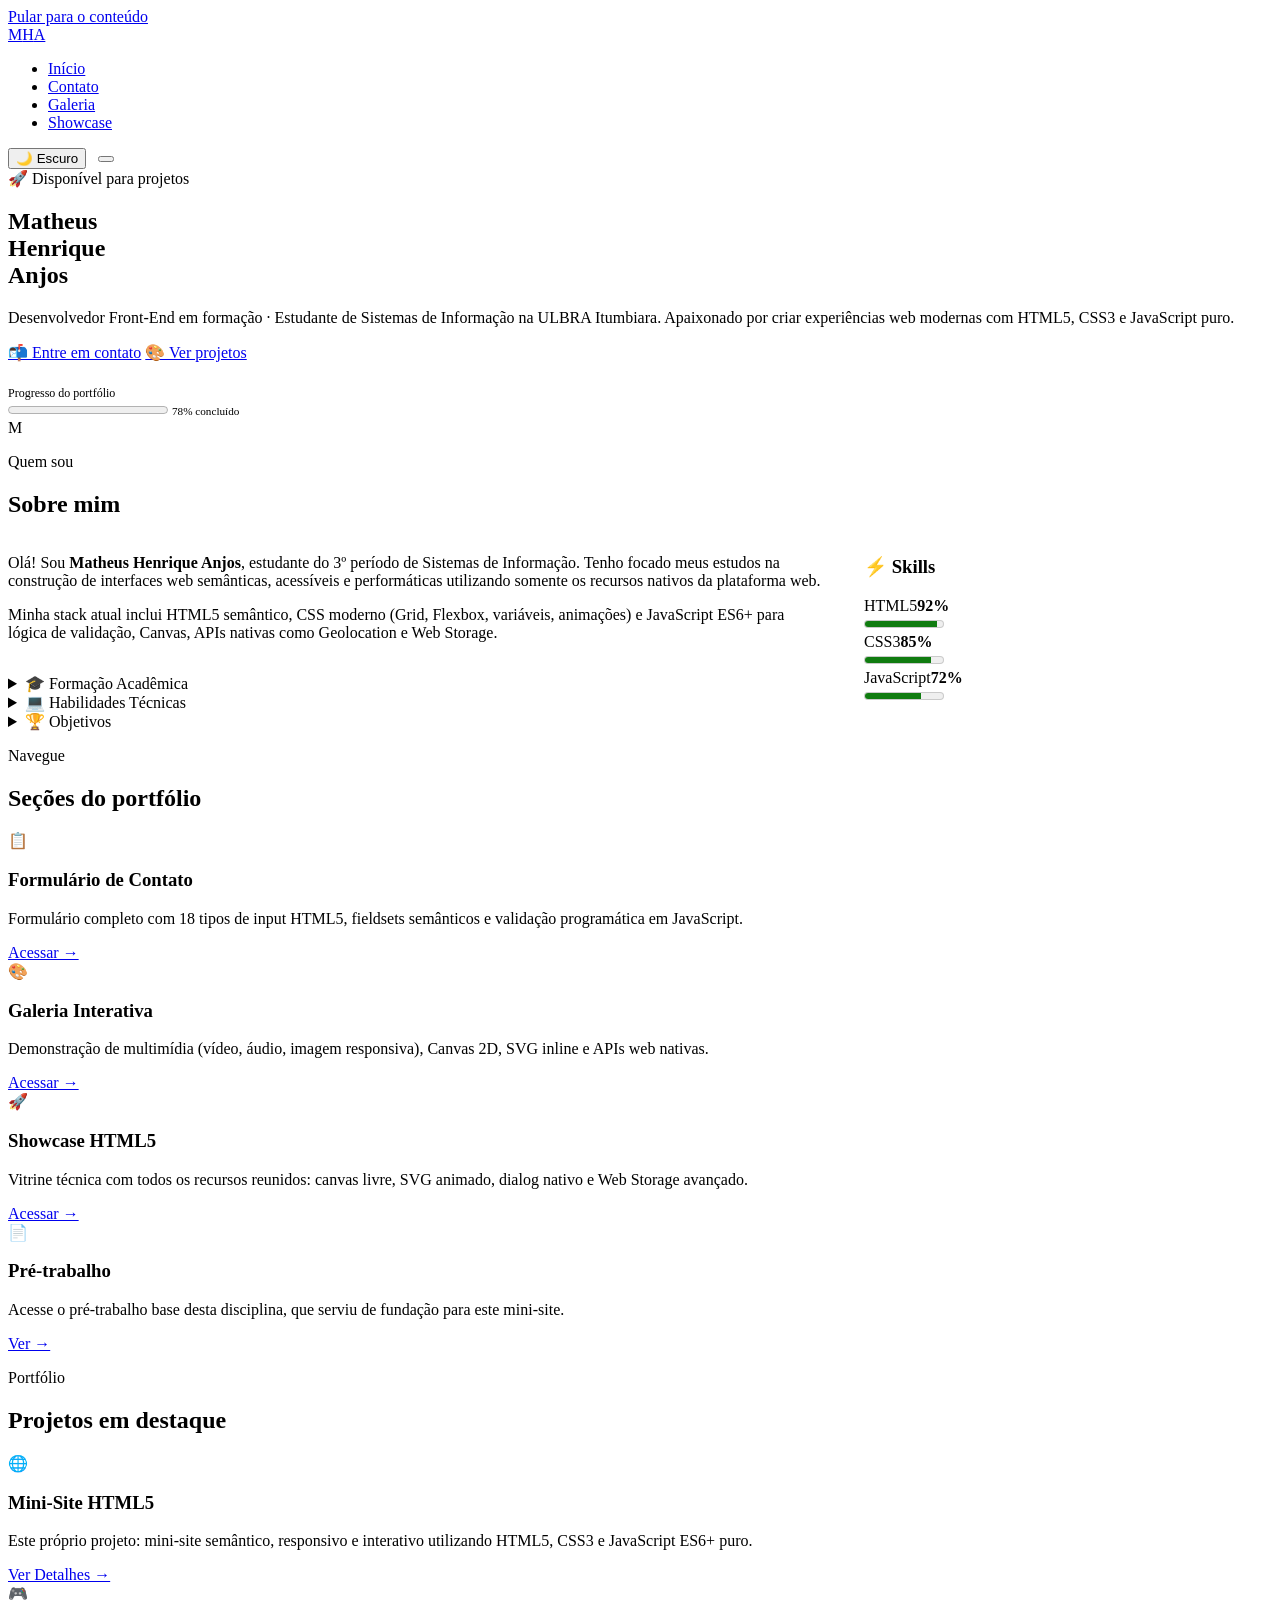
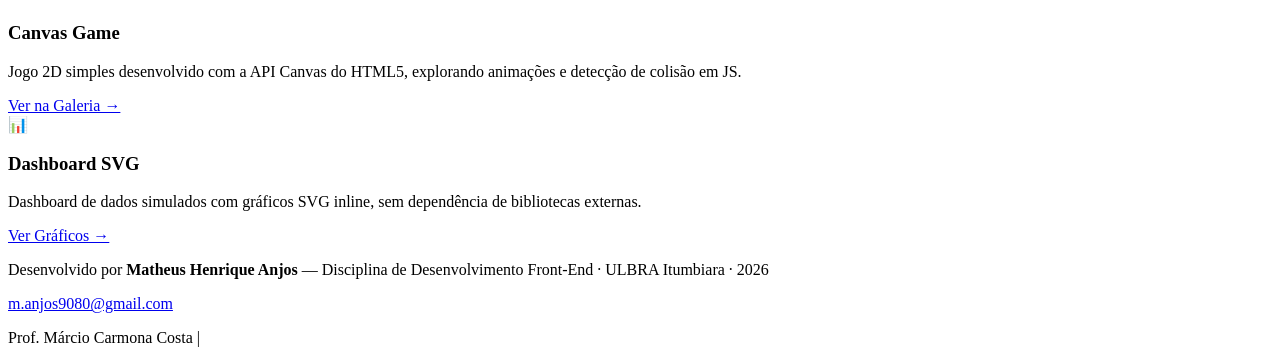
==== index.html @ 45758ece "Add files via upload" ====
<!DOCTYPE html>
<html lang="pt-BR">
<head>
  <meta charset="UTF-8">
  <meta name="viewport" content="width=device-width, initial-scale=1.0">
  <meta name="description" content="Portfólio de Matheus Henrique Anjos — Desenvolvedor Front-End, estudante de Sistemas de Informação na ULBRA Itumbiara.">
  <meta name="keywords" content="portfólio, front-end, HTML5, CSS3, JavaScript, Matheus Henrique Anjos, desenvolvimento web">
  <meta name="author" content="Matheus Henrique Anjos">
  <meta property="og:title" content="Matheus Henrique Anjos — Portfólio Front-End">
  <meta property="og:description" content="Mini-site portfólio profissional com HTML5, CSS3 e JavaScript ES6+ puro.">
  <meta property="og:type" content="website">
  <title>Matheus Henrique Anjos — Portfólio</title>
  <link rel="stylesheet" href="css/style.css">
</head>
<body>
  <a href="#main-content" class="skip-link">Pular para o conteúdo</a>

  <header>
    <nav aria-label="Navegação principal">
      <a href="index.html" class="nav-brand">M<span>H</span>A</a>
      <ul class="nav-links" role="list">
        <li><a href="index.html">Início</a></li>
        <li><a href="formulario.html">Contato</a></li>
        <li><a href="galeria.html">Galeria</a></li>
        <li><a href="showcase.html">Showcase</a></li>
      </ul>
      <div style="display:flex;gap:.75rem;align-items:center">
        <button class="theme-toggle" aria-label="Alternar tema">🌙 Escuro</button>
        <button class="nav-toggle" aria-label="Abrir menu" aria-expanded="false">
          <span></span><span></span><span></span>
        </button>
      </div>
    </nav>
  </header>

  <main id="main-content">

    <section class="hero" aria-labelledby="hero-titulo">
      <div class="hero-content">
        <div class="hero-badge">🚀 Disponível para projetos</div>
        <h1 id="hero-titulo">
          Matheus<br>
          <span class="accent">Henrique</span><br>
          <span class="accent2">Anjos</span>
        </h1>
        <p>Desenvolvedor Front-End em formação · Estudante de Sistemas de Informação na ULBRA Itumbiara. Apaixonado por criar experiências web modernas com HTML5, CSS3 e JavaScript puro.</p>
        <div class="hero-actions">
          <a href="formulario.html" class="btn btn-primary">📬 Entre em contato</a>
          <a href="galeria.html" class="btn btn-outline">🎨 Ver projetos</a>
        </div>
        <label for="progress-habilidades" style="margin-top:1.5rem;display:block;font-size:.75rem;color:var(--clr-muted)">Progresso do portfólio</label>
        <progress id="progress-habilidades" max="100" value="0" data-value="78" aria-label="78% do portfólio concluído"></progress>
        <small style="color:var(--clr-muted);font-size:.7rem">78% concluído</small>
      </div>
      <div class="hero-visual">
        <div class="hero-avatar" role="img" aria-label="Inicial do nome Matheus">M</div>
      </div>
    </section>

    <section class="section" aria-labelledby="sobre-titulo">
      <div class="section-header">
        <p class="section-tag">Quem sou</p>
        <h2 class="section-title" id="sobre-titulo">Sobre mim</h2>
      </div>
      <div style="display:grid;grid-template-columns:2fr 1fr;gap:2.5rem;align-items:start">
        <div>
          <article>
            <p style="color:var(--clr-muted);margin-bottom:1rem">Olá! Sou <strong style="color:var(--clr-text)">Matheus Henrique Anjos</strong>, estudante do 3º período de Sistemas de Informação. Tenho focado meus estudos na construção de interfaces web semânticas, acessíveis e performáticas utilizando somente os recursos nativos da plataforma web.</p>
            <p style="color:var(--clr-muted);margin-bottom:2rem">Minha stack atual inclui HTML5 semântico, CSS moderno (Grid, Flexbox, variáveis, animações) e JavaScript ES6+ para lógica de validação, Canvas, APIs nativas como Geolocation e Web Storage.</p>
          </article>

          <details>
            <summary>🎓 Formação Acadêmica</summary>
            <div class="details-body">
              <p>Bacharelado em <strong>Sistemas de Informação</strong> — ULBRA Instituto Luterano de Ensino Superior de Itumbiara. <time datetime="2024">2024</time>–<time datetime="2028">2028</time> (previsto).</p>
            </div>
          </details>

          <details>
            <summary>💻 Habilidades Técnicas</summary>
            <div class="details-body">
              <p>HTML5 · CSS3 · JavaScript ES6+ · Git · VS Code · Figma (básico) · Lógica de Programação · Banco de Dados (em estudo).</p>
            </div>
          </details>

          <details>
            <summary>🏆 Objetivos</summary>
            <div class="details-body">
              <p>Aprofundar conhecimentos em front-end nativo antes de migrar para frameworks como React e Vue. Contribuir com projetos open-source e desenvolver aplicações acessíveis e performáticas.</p>
            </div>
          </details>
        </div>

        <aside aria-label="Métricas de habilidades">
          <div class="sidebar-metrics">
            <h3>⚡ Skills</h3>
            <div class="metric-item">
              <div class="metric-label"><span>HTML5</span><strong>92%</strong></div>
              <meter min="0" max="100" low="40" high="70" optimum="90" value="92" aria-label="HTML5: 92%"></meter>
            </div>
            <div class="metric-item">
              <div class="metric-label"><span>CSS3</span><strong>85%</strong></div>
              <meter min="0" max="100" low="40" high="70" optimum="90" value="85" aria-label="CSS3: 85%"></meter>
            </div>
            <div class="metric-item">
              <div class="metric-label"><span>JavaScript</span><strong>72%</strong></div>
              <meter min="0" max="100" low="40" high="70" optimum="90" value="72" aria-label="JavaScript: 72%"></meter>
            </div>
          </div>
        </aside>
      </div>
    </section>

    <section class="section" aria-labelledby="paginas-titulo" style="padding-top:0">
      <div class="section-header">
        <p class="section-tag">Navegue</p>
        <h2 class="section-title" id="paginas-titulo">Seções do portfólio</h2>
      </div>
      <div class="cards-grid">
        <article class="card">
          <div class="card-icon">📋</div>
          <h3>Formulário de Contato</h3>
          <p>Formulário completo com 18 tipos de input HTML5, fieldsets semânticos e validação programática em JavaScript.</p>
          <a href="formulario.html" class="btn btn-primary" style="margin-top:1.5rem">Acessar →</a>
        </article>
        <article class="card">
          <div class="card-icon">🎨</div>
          <h3>Galeria Interativa</h3>
          <p>Demonstração de multimídia (vídeo, áudio, imagem responsiva), Canvas 2D, SVG inline e APIs web nativas.</p>
          <a href="galeria.html" class="btn btn-primary" style="margin-top:1.5rem">Acessar →</a>
        </article>
        <article class="card">
          <div class="card-icon">🚀</div>
          <h3>Showcase HTML5</h3>
          <p>Vitrine técnica com todos os recursos reunidos: canvas livre, SVG animado, dialog nativo e Web Storage avançado.</p>
          <a href="showcase.html" class="btn btn-primary" style="margin-top:1.5rem">Acessar →</a>
        </article>
        <article class="card">
          <div class="card-icon">📄</div>
          <h3>Pré-trabalho</h3>
          <p>Acesse o pré-trabalho base desta disciplina, que serviu de fundação para este mini-site.</p>
          <a href="https://masaki2077.github.io/DevSpace/" target="_blank" rel="noopener noreferrer" class="btn btn-outline" style="margin-top:1.5rem">Ver →</a>
        </article>
      </div>
    </section>

    <section class="section" aria-labelledby="projetos-titulo" style="padding-top:0">
      <div class="section-header">
        <p class="section-tag">Portfólio</p>
        <h2 class="section-title" id="projetos-titulo">Projetos em destaque</h2>
      </div>
      <div class="cards-grid">
        <article class="card">
          <div class="card-icon">🌐</div>
          <h3>Mini-Site HTML5</h3>
          <p>Este próprio projeto: mini-site semântico, responsivo e interativo utilizando HTML5, CSS3 e JavaScript ES6+ puro.</p>
          <a href="showcase.html" class="btn btn-primary" style="margin-top:1.5rem">Ver Detalhes →</a>
        </article>
        <article class="card">
          <div class="card-icon">🎮</div>
          <h3>Canvas Game</h3>
          <p>Jogo 2D simples desenvolvido com a API Canvas do HTML5, explorando animações e detecção de colisão em JS.</p>
          <a href="galeria.html" class="btn btn-primary" style="margin-top:1.5rem">Ver na Galeria →</a>
        </article>
        <article class="card">
          <div class="card-icon">📊</div>
          <h3>Dashboard SVG</h3>
          <p>Dashboard de dados simulados com gráficos SVG inline, sem dependência de bibliotecas externas.</p>
          <a href="galeria.html" class="btn btn-primary" style="margin-top:1.5rem">Ver Gráficos →</a>
        </article>
      </div>
    </section>

  </main>

  <footer>
    <p>
      Desenvolvido por <strong>Matheus Henrique Anjos</strong> —
      Disciplina de Desenvolvimento Front-End · ULBRA Itumbiara ·
      <time datetime="2026">2026</time>
    </p>
    <p>
      <a href="mailto:m.anjos9080@gmail.com">m.anjos9080@gmail.com</a> </p>
    <p style="margin-top:.5rem">
      Prof. Márcio Carmona Costa
   |</p>
    
  </footer>

  <script src="js/scripts.js"></script>
</body>
</html>
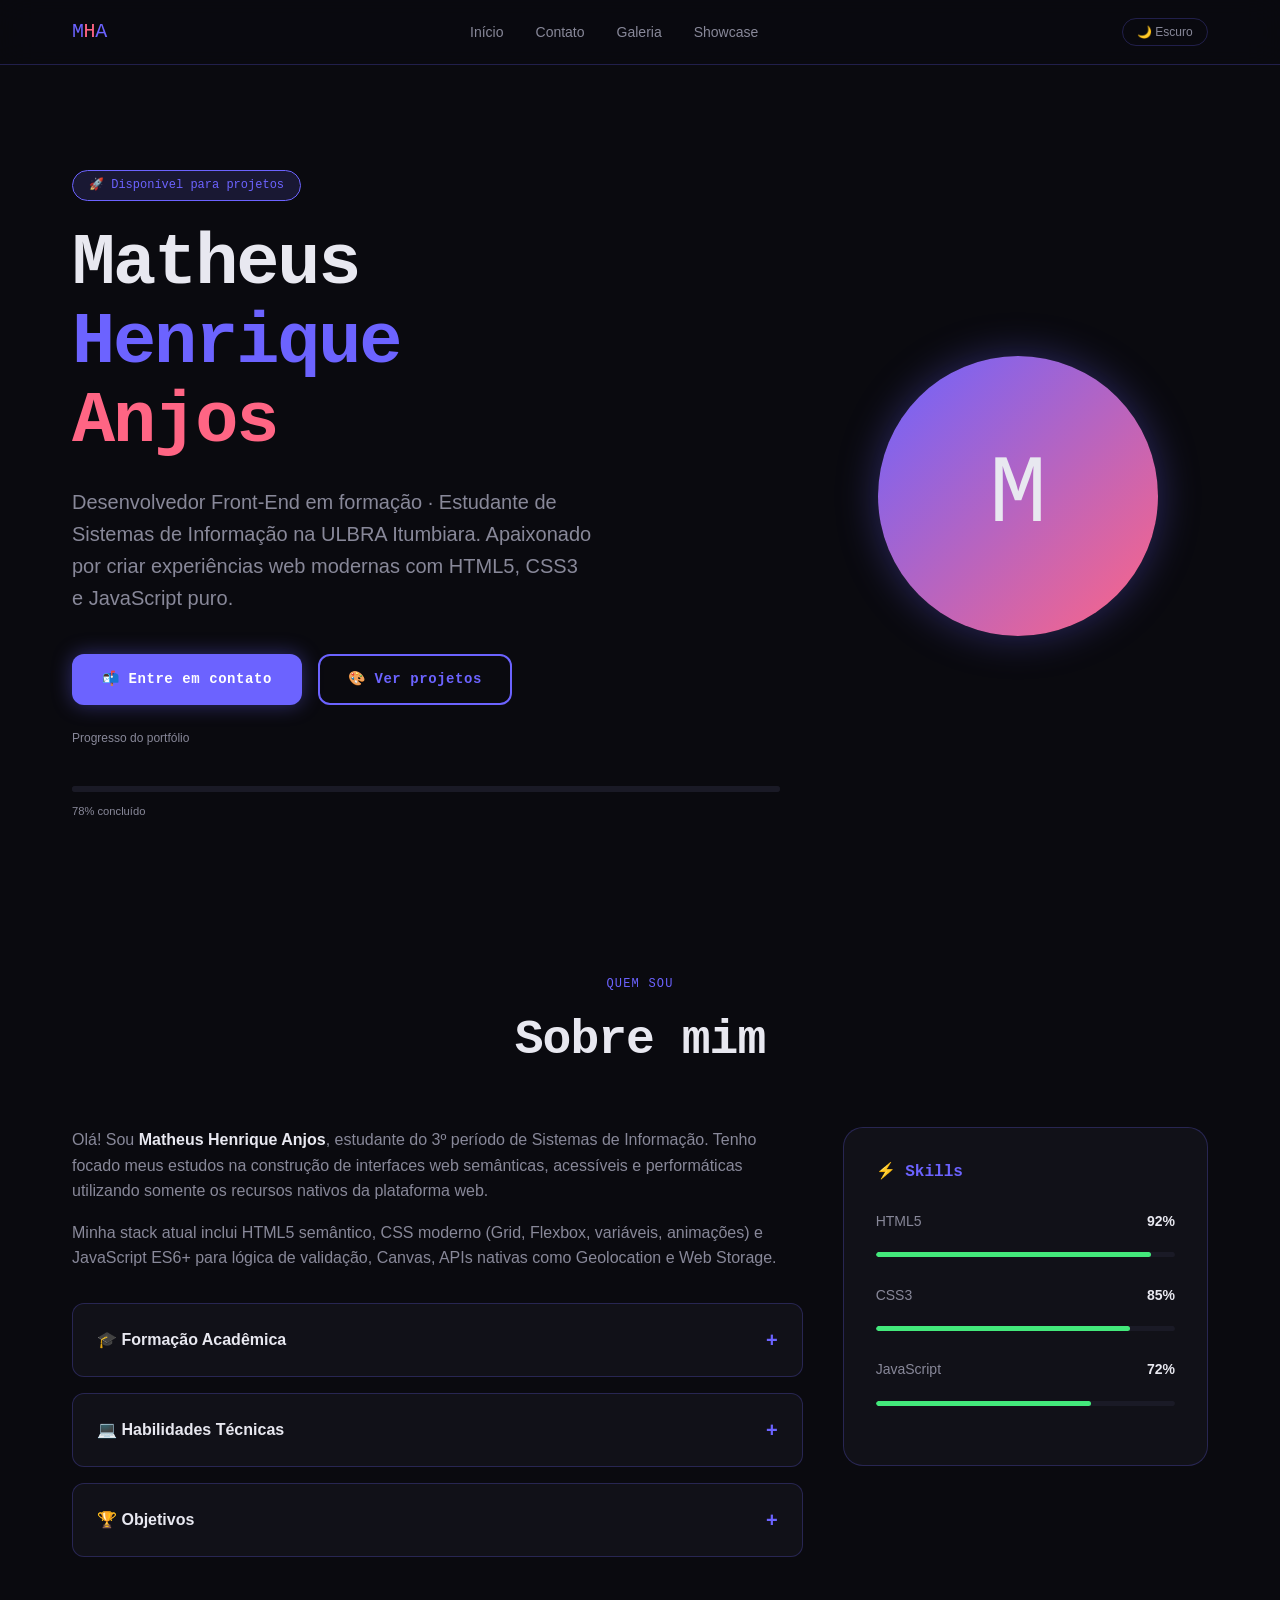
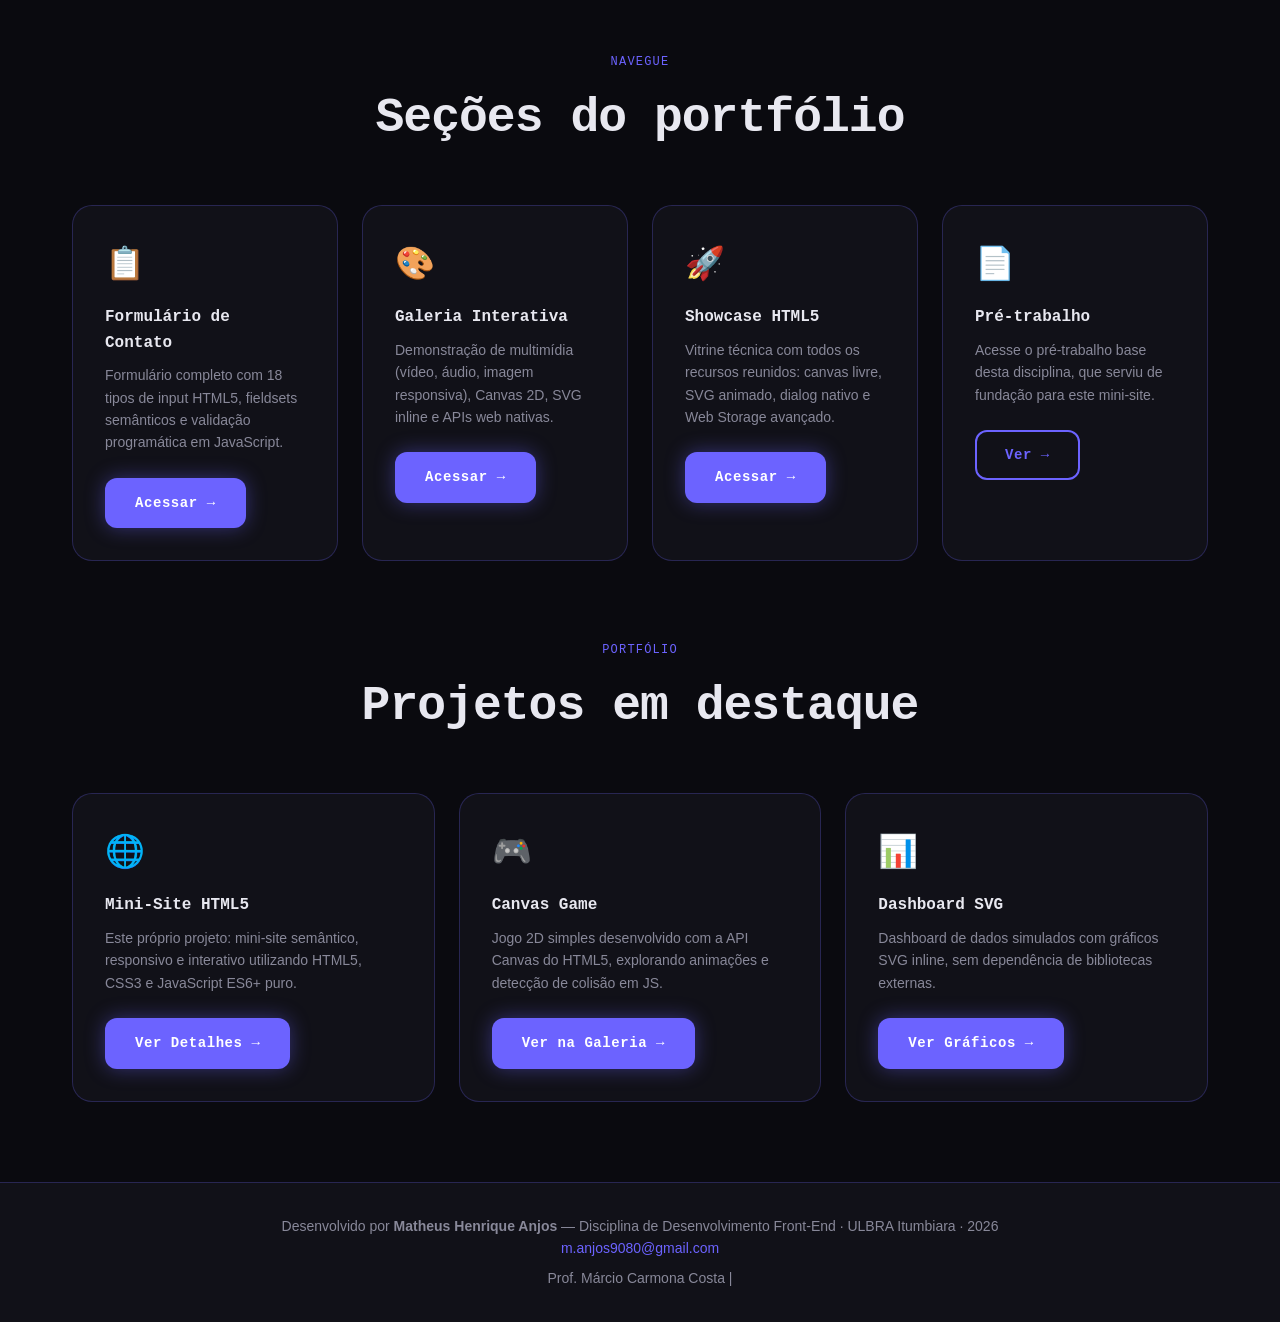
==== commit a913b735: "Update index.html" ====
--- a/index.html
+++ b/index.html
@@ -10,7 +10,7 @@
   <meta property="og:description" content="Mini-site portfólio profissional com HTML5, CSS3 e JavaScript ES6+ puro.">
   <meta property="og:type" content="website">
   <title>Matheus Henrique Anjos — Portfólio</title>
-  <link rel="stylesheet" href="css/style.css">
+  <link rel="stylesheet" href="style.css">
 </head>
 <body>
   <a href="#main-content" class="skip-link">Pular para o conteúdo</a>
@@ -189,4 +189,4 @@
 
   <script src="js/scripts.js"></script>
 </body>
-</html>+</html>
--- a/style.css
+++ b/style.css
@@ -0,0 +1,552 @@
+/* ==========================================================
+   MATHEUS HENRIQUE ANJOS
+   Portfólio · HTML5 Front-End · ULBRA Itumbiara
+   ========================================================== */
+
+/* ── RESET ─────────────────────────────────────── */
+
+*,
+*::before,
+*::after {
+  box-sizing: border-box;
+  margin: 0;
+  padding: 0;
+}
+
+html {
+  scroll-behavior: smooth;
+}
+
+img {
+  max-width: 100%;
+  display: block;
+}
+
+a {
+  text-decoration: none;
+  color: inherit;
+}
+
+/* ── VARIÁVEIS CSS (12+) ────────────────────────── */
+
+:root {
+  --clr-bg: #0a0a0f;
+  --clr-surface: #111118;
+  --clr-surface2: #1a1a26;
+  --clr-primary: #6c63ff;
+  --clr-secondary: #ff6584;
+  --clr-accent: #43e97b;
+  --clr-text: #e8e8f0;
+  --clr-muted: #888899;
+  --clr-border: rgba(108,99,255,0.25);
+  --font-display: 'Space Mono', monospace;
+  --font-body: 'DM Sans', sans-serif;
+  --fs-xs: 0.75rem;
+  --fs-sm: 0.875rem;
+  --fs-base: 1rem;
+  --fs-lg: 1.25rem;
+  --fs-xl: 1.5rem;
+  --fs-2xl: 2rem;
+  --fs-3xl: 3rem;
+  --fs-4xl: 4.5rem;
+  --shadow-sm: 0 2px 8px rgba(0,0,0,.4);
+  --shadow-md: 0 8px 32px rgba(0,0,0,.5);
+  --shadow-glow: 0 0 40px rgba(108,99,255,.35);
+  --radius-sm: 6px;
+  --radius-md: 12px;
+  --radius-lg: 20px;
+  --transition: 0.3s cubic-bezier(.4,0,.2,1);
+}
+
+/* ── GOOGLE FONTS ───────────────────────────────── */
+
+@import url('https://fonts.googleapis.com/css2?family=Space+Mono:wght@400;700&family=DM+Sans:wght@300;400;500;600&display=swap');
+
+/* ── BASE ───────────────────────────────────────── */
+
+body {
+  font-family: var(--font-body);
+  background: var(--clr-bg);
+  color: var(--clr-text);
+  line-height: 1.6;
+  min-height: 100vh;
+  overflow-x: hidden;
+}
+
+/* ── SKIP LINK ──────────────────────────────────── */
+
+.skip-link {
+  position: absolute;
+  top: -100%;
+  left: 1rem;
+  background: var(--clr-primary);
+  color: #fff;
+  padding: .5rem 1rem;
+  border-radius: 0 0 var(--radius-sm) var(--radius-sm);
+  z-index: 9999;
+  transition: top var(--transition);
+}
+
+.skip-link:focus {
+  top: 0;
+}
+
+/* ── HEADER / NAV ───────────────────────────────── */
+
+header {
+  position: sticky;
+  top: 0;
+  z-index: 100;
+  background: rgba(10,10,15,.75);
+  backdrop-filter: blur(18px) saturate(150%);
+  border-bottom: 1px solid var(--clr-border);
+}
+
+nav {
+  display: flex;
+  align-items: center;
+  justify-content: space-between;
+  max-width: 1200px;
+  margin: 0 auto;
+  padding: 1rem 2rem;
+}
+
+.nav-brand {
+  font-family: var(--font-display);
+  font-size: var(--fs-lg);
+  color: var(--clr-primary);
+  letter-spacing: -.02em;
+}
+
+.nav-brand span {
+  color: var(--clr-secondary);
+}
+
+.nav-links {
+  display: flex;
+  gap: 2rem;
+  list-style: none;
+}
+
+.nav-links a {
+  font-size: var(--fs-sm);
+  font-weight: 500;
+  color: var(--clr-muted);
+  position: relative;
+  padding-bottom: 4px;
+  transition: color var(--transition);
+}
+
+.nav-links a::after {
+  content: '';
+  position: absolute;
+  bottom: 0;
+  left: 0;
+  width: 0;
+  height: 2px;
+  background: var(--clr-primary);
+  transition: width var(--transition);
+}
+
+.nav-links a:hover {
+  color: var(--clr-text);
+}
+
+.nav-links a:hover::after,
+.nav-links a.active::after {
+  width: 100%;
+}
+
+.nav-toggle {
+  display: none;
+  flex-direction: column;
+  gap: 5px;
+  cursor: pointer;
+  background: none;
+  border: none;
+}
+
+.nav-toggle span {
+  display: block;
+  width: 24px;
+  height: 2px;
+  background: var(--clr-text);
+  border-radius: 2px;
+  transition: var(--transition);
+}
+
+.nav-toggle.open span:nth-child(1) { transform: translateY(7px) rotate(45deg); }
+.nav-toggle.open span:nth-child(2) { opacity: 0; }
+.nav-toggle.open span:nth-child(3) { transform: translateY(-7px) rotate(-45deg); }
+
+/* ── BOTÕES ─────────────────────────────────────── */
+
+.btn {
+  display: inline-flex;
+  align-items: center;
+  gap: .5rem;
+  padding: .75rem 1.75rem;
+  border-radius: var(--radius-md);
+  font-family: var(--font-display);
+  font-size: var(--fs-sm);
+  font-weight: 700;
+  letter-spacing: .04em;
+  border: 2px solid transparent;
+  cursor: pointer;
+  transition: var(--transition);
+}
+
+.btn-primary {
+  background: var(--clr-primary);
+  color: #fff;
+  box-shadow: 0 0 20px rgba(108,99,255,.4);
+}
+
+.btn-primary:hover {
+  background: #5550e0;
+  box-shadow: 0 0 35px rgba(108,99,255,.7);
+  transform: translateY(-2px);
+}
+
+.btn-outline {
+  background: transparent;
+  color: var(--clr-primary);
+  border-color: var(--clr-primary);
+}
+
+.btn-outline:hover {
+  background: rgba(108,99,255,.1);
+  transform: translateY(-2px);
+}
+
+/* ── CARDS (GRID) ───────────────────────────────── */
+
+.cards-grid {
+  display: grid;
+  grid-template-columns: repeat(auto-fit, minmax(260px, 1fr));
+  gap: 1.5rem;
+}
+
+.card {
+  background: var(--clr-surface);
+  border: 1px solid var(--clr-border);
+  border-radius: var(--radius-lg);
+  padding: 2rem;
+  transition: var(--transition);
+  position: relative;
+  overflow: hidden;
+}
+
+.card::before {
+  content: '';
+  position: absolute;
+  top: 0;
+  left: 0;
+  right: 0;
+  height: 3px;
+  background: linear-gradient(90deg, var(--clr-primary), var(--clr-secondary));
+  opacity: 0;
+  transition: opacity var(--transition);
+}
+
+.card:hover {
+  transform: translateY(-6px);
+  box-shadow: var(--shadow-glow);
+  border-color: var(--clr-primary);
+}
+
+.card:hover::before {
+  opacity: 1;
+}
+
+.card-icon {
+  font-size: 2rem;
+  margin-bottom: 1rem;
+}
+
+.card h3 {
+  font-family: var(--font-display);
+  font-size: var(--fs-base);
+  margin-bottom: .5rem;
+  color: var(--clr-text);
+}
+
+.card p {
+  font-size: var(--fs-sm);
+  color: var(--clr-muted);
+}
+
+/* ── HERO (FLEXBOX) ─────────────────────────────── */
+
+.hero {
+  display: flex;
+  align-items: center;
+  justify-content: space-between;
+  gap: 3rem;
+  max-width: 1200px;
+  margin: 0 auto;
+  padding: 6rem 2rem 4rem;
+  min-height: calc(100vh - 70px);
+}
+
+.hero-content {
+  flex: 1;
+}
+
+.hero-badge {
+  display: inline-flex;
+  align-items: center;
+  gap: .5rem;
+  background: rgba(108,99,255,.15);
+  border: 1px solid var(--clr-primary);
+  color: var(--clr-primary);
+  border-radius: 999px;
+  padding: .3rem 1rem;
+  font-size: var(--fs-xs);
+  font-family: var(--font-display);
+  margin-bottom: 1.5rem;
+}
+
+.hero h1 {
+  font-family: var(--font-display);
+  font-size: clamp(var(--fs-2xl), 6vw, var(--fs-4xl));
+  line-height: 1.1;
+  letter-spacing: -.03em;
+  margin-bottom: 1.5rem;
+}
+
+.hero h1 .accent { color: var(--clr-primary); }
+.hero h1 .accent2 { color: var(--clr-secondary); }
+
+.hero p {
+  font-size: var(--fs-lg);
+  color: var(--clr-muted);
+  max-width: 520px;
+  margin-bottom: 2.5rem;
+}
+
+.hero-actions {
+  display: flex;
+  gap: 1rem;
+  flex-wrap: wrap;
+}
+
+.hero-visual {
+  flex: 0 0 380px;
+  display: flex;
+  align-items: center;
+  justify-content: center;
+}
+
+.hero-avatar {
+  width: 280px;
+  height: 280px;
+  border-radius: 50%;
+  background: linear-gradient(135deg, var(--clr-primary), var(--clr-secondary));
+  display: flex;
+  align-items: center;
+  justify-content: center;
+  font-family: var(--font-display);
+  font-size: 6rem;
+  box-shadow: var(--shadow-glow);
+  animation: float 4s ease-in-out infinite;
+}
+
+@keyframes float {
+  0%, 100% { transform: translateY(0); }
+  50% { transform: translateY(-16px); }
+}
+
+/* ── PROGRESS / METER / DETAILS ─────────────────── */
+
+progress {
+  width: 100%;
+  height: 6px;
+  border-radius: 999px;
+  margin-top: 2rem;
+  overflow: hidden;
+  border: none;
+  background: var(--clr-surface2);
+}
+
+progress::-webkit-progress-bar { background: var(--clr-surface2); border-radius: 999px; }
+progress::-webkit-progress-value { background: linear-gradient(90deg, var(--clr-primary), var(--clr-secondary)); border-radius: 999px; }
+progress::-moz-progress-bar { background: linear-gradient(90deg, var(--clr-primary), var(--clr-secondary)); border-radius: 999px; }
+
+meter { width: 100%; height: 10px; border: none; border-radius: 999px; overflow: hidden; }
+meter::-webkit-meter-bar { background: var(--clr-surface2); border-radius: 999px; border: none; }
+meter::-webkit-meter-optimum-value { background: var(--clr-accent); border-radius: 999px; }
+
+details { background: var(--clr-surface); border: 1px solid var(--clr-border); border-radius: var(--radius-md); overflow: hidden; margin-bottom: 1rem; }
+summary { padding: 1.25rem 1.5rem; cursor: pointer; font-weight: 600; list-style: none; display: flex; justify-content: space-between; align-items: center; transition: background var(--transition); }
+summary::after { content: '+'; font-size: 1.25rem; color: var(--clr-primary); }
+details[open] summary::after { content: '−'; }
+summary:hover { background: var(--clr-surface2); }
+.details-body { padding: 1rem 1.5rem 1.5rem; color: var(--clr-muted); }
+
+/* ── LAYOUT DE SEÇÃO ────────────────────────────── */
+
+.section {
+  max-width: 1200px;
+  margin: 0 auto;
+  padding: 5rem 2rem;
+}
+
+.section-header {
+  text-align: center;
+  margin-bottom: 3rem;
+}
+
+.section-tag {
+  font-family: var(--font-display);
+  font-size: var(--fs-xs);
+  color: var(--clr-primary);
+  letter-spacing: .1em;
+  text-transform: uppercase;
+  margin-bottom: .5rem;
+}
+
+.section-title {
+  font-family: var(--font-display);
+  font-size: clamp(var(--fs-xl), 4vw, var(--fs-3xl));
+  letter-spacing: -.02em;
+}
+
+.sidebar-metrics { background: var(--clr-surface); border: 1px solid var(--clr-border); border-radius: var(--radius-lg); padding: 2rem; }
+.sidebar-metrics h3 { font-family: var(--font-display); font-size: var(--fs-base); margin-bottom: 1.5rem; color: var(--clr-primary); }
+.metric-item { margin-bottom: 1.25rem; }
+.metric-label { display: flex; justify-content: space-between; font-size: var(--fs-sm); margin-bottom: .4rem; color: var(--clr-muted); }
+.metric-label strong { color: var(--clr-text); }
+
+footer { background: var(--clr-surface); border-top: 1px solid var(--clr-border); text-align: center; padding: 2rem; color: var(--clr-muted); font-size: var(--fs-sm); }
+footer a { color: var(--clr-primary); }
+
+/* ── FORMULÁRIOS ────────────────────────────────── */
+
+.form-wrapper { max-width: 800px; margin: 0 auto; background: var(--clr-surface); border: 1px solid var(--clr-border); border-radius: var(--radius-lg); padding: 3rem; }
+fieldset { border: 1px solid var(--clr-border); border-radius: var(--radius-md); padding: 2rem; margin-bottom: 2rem; }
+legend { font-family: var(--font-display); color: var(--clr-primary); font-size: var(--fs-base); padding: 0 .75rem; }
+.form-group { margin-bottom: 1.25rem; }
+label { display: block; margin-bottom: .4rem; font-size: var(--fs-sm); color: var(--clr-muted); font-weight: 500; }
+
+input, select, textarea {
+  width: 100%;
+  padding: .75rem 1rem;
+  background: var(--clr-bg);
+  border: 1px solid var(--clr-border);
+  border-radius: var(--radius-sm);
+  color: var(--clr-text);
+  font-family: var(--font-body);
+  font-size: var(--fs-base);
+  outline: none;
+  transition: border-color var(--transition), box-shadow var(--transition);
+}
+
+input:focus, select:focus, textarea:focus { border-color: var(--clr-primary); box-shadow: 0 0 0 3px rgba(108,99,255,.2); }
+input:invalid:not(:placeholder-shown) { border-color: var(--clr-secondary); }
+input:valid:not(:placeholder-shown)   { border-color: var(--clr-accent); }
+textarea { resize: vertical; min-height: 120px; }
+select option { background: var(--clr-surface); }
+.error-msg { display: block; font-size: var(--fs-xs); color: var(--clr-secondary); margin-top: .3rem; min-height: 1rem; }
+.form-row { display: grid; grid-template-columns: 1fr 1fr; gap: 1rem; }
+.checkbox-group { display: flex; flex-wrap: wrap; gap: .75rem; margin-top: .5rem; }
+.checkbox-label { display: flex; align-items: center; gap: .5rem; font-size: var(--fs-sm); cursor: pointer; color: var(--clr-text); }
+input[type=checkbox], input[type=radio] { width: auto; accent-color: var(--clr-primary); }
+.success-msg { display: none; background: rgba(67,233,123,.1); border: 1px solid var(--clr-accent); border-radius: var(--radius-md); padding: 1.5rem; text-align: center; color: var(--clr-accent); margin-top: 1.5rem; }
+
+/* ── MÍDIA E CANVAS GERAL ────────────────────────── */
+
+.media-block { background: var(--clr-surface); border: 1px solid var(--clr-border); border-radius: var(--radius-lg); padding: 2rem; margin-bottom: 2rem; }
+.media-block h2 { font-family: var(--font-display); color: var(--clr-primary); font-size: var(--fs-lg); margin-bottom: 1rem; }
+video, audio { width: 100%; border-radius: var(--radius-md); background: #000; }
+.canvas-controls { display: flex; gap: .75rem; flex-wrap: wrap; margin-bottom: 1rem; }
+canvas { display: block; border-radius: var(--radius-md); border: 1px solid var(--clr-border); background: transparent; cursor: pointer; }
+.api-result { background: var(--clr-bg); border: 1px solid var(--clr-border); border-radius: var(--radius-sm); padding: 1rem; margin-top: 1rem; font-family: var(--font-display); font-size: var(--fs-sm); color: var(--clr-accent); min-height: 3rem; }
+
+.drop-zone { border: 2px dashed var(--clr-border); border-radius: var(--radius-md); padding: 2rem; text-align: center; color: var(--clr-muted); transition: var(--transition); min-height: 100px; display: flex; align-items: center; justify-content: center; }
+.drop-zone.dragover { border-color: var(--clr-primary); background: rgba(108,99,255,.1); color: var(--clr-primary); }
+.drag-item { display: inline-block; background: var(--clr-primary); color: #fff; padding: .75rem 1.5rem; border-radius: var(--radius-md); cursor: grab; font-family: var(--font-display); font-size: var(--fs-sm); user-select: none; margin-bottom: 1rem; }
+.drag-item:active { cursor: grabbing; }
+.drag-drop-wrapper { display: grid; grid-template-columns: 1fr 1fr; gap: 1rem; }
+
+/* ── BLOCKS SHOWCASE ────────────────────────────── */
+
+.showcase-grid { display: grid; grid-template-columns: repeat(auto-fit, minmax(320px, 1fr)); gap: 1.5rem; }
+.showcase-block { background: var(--clr-surface); border: 1px solid var(--clr-border); border-radius: var(--radius-lg); padding: 1.75rem; border-top: 3px solid transparent; }
+.showcase-block:nth-child(1) { border-top-color: var(--clr-primary); }
+.showcase-block:nth-child(2) { border-top-color: var(--clr-secondary); }
+.showcase-block:nth-child(3) { border-top-color: var(--clr-accent); }
+.showcase-block:nth-child(4) { border-top-color: #f7971e; }
+.showcase-block:nth-child(5) { border-top-color: #00b4d8; }
+.showcase-block:nth-child(6) { border-top-color: #e040fb; }
+.showcase-block:nth-child(7) { border-top-color: #ff6b6b; }
+.showcase-block:nth-child(8) { border-top-color: #06d6a0; }
+.showcase-block:nth-child(9) { border-top-color: #ffd166; }
+.showcase-block:nth-child(10) { border-top-color: #a8dadc; }
+.showcase-block h2 { font-family: var(--font-display); font-size: var(--fs-base); color: var(--clr-primary); margin-bottom: 1rem; }
+
+/* ── COMPONENTES TABELAS E DIALOGS ───────────────── */
+
+table { width: 100%; border-collapse: collapse; font-size: var(--fs-sm); }
+caption { font-family: var(--font-display); color: var(--clr-primary); margin-bottom: .75rem; text-align: left; font-size: var(--fs-base); }
+th, td { padding: .75rem 1rem; text-align: left; border-bottom: 1px solid var(--clr-border); }
+thead th { background: rgba(108,99,255,.15); color: var(--clr-primary); font-weight: 600; }
+tfoot td { color: var(--clr-muted); font-style: italic; }
+
+dialog { background: var(--clr-surface); border: 1px solid var(--clr-primary); border-radius: var(--radius-lg); padding: 2.5rem; color: var(--clr-text); max-width: 480px; width: 90%; }
+dialog::backdrop { background: rgba(0,0,0,.75); backdrop-filter: blur(4px); }
+dialog h3 { font-family: var(--font-display); color: var(--clr-primary); margin-bottom: 1rem; }
+
+/* ── TEXTO SEMÂNTICO E MARCAÇÃO ──────────────────── */
+
+code { font-family: var(--font-display); background: rgba(108,99,255,.15); color: var(--clr-primary); padding: .15rem .4rem; border-radius: 4px; font-size: .85em; }
+mark { background: rgba(255,101,132,.25); color: var(--clr-secondary); border-radius: 3px; padding: 0 .2rem; }
+del { color: var(--clr-muted); }
+ins { color: var(--clr-accent); text-decoration: none; }
+kbd { background: var(--clr-surface2); border: 1px solid var(--clr-border); border-radius: 4px; padding: .1rem .4rem; font-family: var(--font-display); font-size: .85em; }
+abbr { border-bottom: 1px dotted var(--clr-primary); cursor: help; }
+blockquote { border-left: 3px solid var(--clr-primary); padding-left: 1.25rem; color: var(--clr-muted); font-style: italic; margin: 1rem 0; }
+
+.showcase-block ul, .showcase-block ol { padding-left: 1.25rem; color: var(--clr-muted); font-size: var(--fs-sm); display: flex; flex-direction: column; gap: .3rem; }
+dl { font-size: var(--fs-sm); }
+dt { color: var(--clr-primary); font-weight: 600; margin-top: .5rem; }
+dd { color: var(--clr-muted); padding-left: 1rem; }
+.range-wrapper { display: flex; align-items: center; gap: 1rem; }
+input[type=range] { flex: 1; accent-color: var(--clr-primary); }
+output { font-family: var(--font-display); font-size: var(--fs-xl); color: var(--clr-primary); min-width: 3ch; text-align: center; }
+
+/* ── RESPONSIVIDADE (MEDIA QUERIES) ──────────────── */
+
+@media (max-width: 768px) {
+  .nav-links { display: none; flex-direction: column; position: fixed; top: 70px; left: 0; right: 0; background: rgba(10,10,15,.97); padding: 2rem; gap: 1.5rem; border-bottom: 1px solid var(--clr-border); z-index: 99; }
+  .nav-links.open { display: flex; }
+  .nav-toggle { display: flex; }
+  .hero { flex-direction: column; padding-top: 3rem; text-align: center; min-height: auto; }
+  .hero p { margin-inline: auto; }
+  .hero-actions { justify-content: center; }
+  .hero-visual { order: -1; }
+  .hero-avatar { width: 180px; height: 180px; font-size: 4rem; }
+  .form-row { grid-template-columns: 1fr; }
+  .drag-drop-wrapper { grid-template-columns: 1fr; }
+  .form-wrapper { padding: 1.5rem; }
+}
+
+/* ── CUSTOM SCROLLBAR ────────────────────────────── */
+
+::-webkit-scrollbar { width: 6px; }
+::-webkit-scrollbar-track { background: var(--clr-bg); }
+::-webkit-scrollbar-thumb { background: var(--clr-primary); border-radius: 999px; }
+
+/* ── CORES DO MODO CLARO ────────────────────────── */
+
+body.light-mode {
+  --clr-bg: #f0f0f8;
+  --clr-surface: #ffffff;
+  --clr-surface2: #e8e8f4;
+  --clr-text: #1a1a2e;
+  --clr-muted: #555566;
+  --clr-border: rgba(108,99,255,.2);
+}
+
+.theme-toggle { background: none; border: 1px solid var(--clr-border); border-radius: 999px; padding: .4rem .9rem; color: var(--clr-muted); cursor: pointer; font-size: var(--fs-xs); transition: var(--transition); }
+.theme-toggle:hover { border-color: var(--clr-primary); color: var(--clr-primary); }
